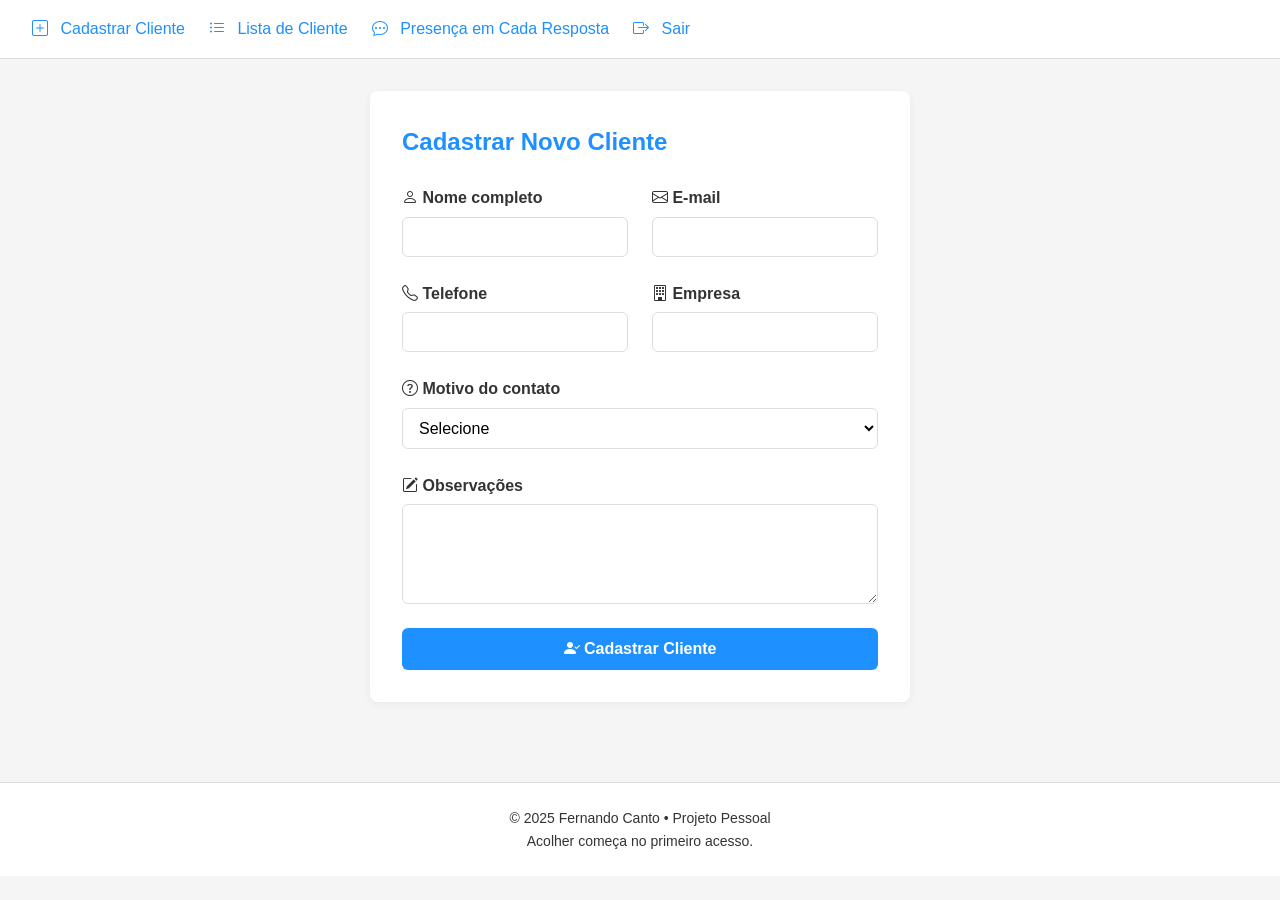
==== cadastrar-cliente.html @ bea145a1 "initial commit" ====
<!DOCTYPE html>
<html lang="pt-br">
<head>
  <meta charset="UTF-8">
  <meta name="viewport" content="width=device-width, initial-scale=1.0">
  <title>Cadastrar Cliente - CRM com Presença</title>
  <link rel="stylesheet" href="CSS/style.css">
  <link rel="stylesheet" href="https://cdn.jsdelivr.net/npm/bootstrap-icons@1.10.5/font/bootstrap-icons.css">
</head>
<body>
  <header>
    <nav>
        <ul class="menu">
            <li><i class="bi bi-plus-square"></i> <a href="cadastrar-cliente.html">Cadastrar Cliente</a></li>
            <li><i class="bi bi-list-ul"></i> <a href="lista_clientes.html">Lista de Cliente</a></li>
            <li><i class="bi bi-chat-dots"></i> <a href="presenca-em-cada-resposta.html">Presença em Cada Resposta</a></li>
            <li><i class="bi bi-box-arrow-right"></i> <a href="login.html">Sair</a></li>
          </ul>
    </nav>
  </header>

  <main>
    <h1>Cadastrar Novo Cliente</h1>

    <form>
      <div class="form-group">
        <label for="nome"><i class="bi bi-person"></i> Nome completo</label>
        <input type="text" id="nome" name="nome">
      </div>

      <div class="form-group">
        <label for="email"><i class="bi bi-envelope"></i> E-mail</label>
        <input type="email" id="email" name="email">
      </div>

      <div class="form-group">
        <label for="telefone"><i class="bi bi-telephone"></i> Telefone</label>
        <input type="tel" id="telefone" name="telefone">
      </div>

      <div class="form-group">
        <label for="empresa"><i class="bi bi-building"></i> Empresa</label>
        <input type="text" id="empresa" name="empresa">
      </div>

      <div class="form-group" style="grid-column: span 2;">
        <label for="motivo"><i class="bi bi-question-circle"></i> Motivo do contato</label>
        <select id="motivo" name="motivo">
          <option value="">Selecione</option>
          <option value="orcamento">Orçamento</option>
          <option value="duvida">Dúvida</option>
          <option value="reclamacao">Reclamação</option>
        </select>
      </div>

      <div class="form-group" style="grid-column: span 2;">
        <label for="obs"><i class="bi bi-pencil-square"></i> Observações</label>
        <textarea id="obs" name="obs"></textarea>
      </div>

      <button type="submit"><i class="bi bi-person-check-fill"></i> Cadastrar Cliente</button>
    </form>
  </main>

  <footer>
    <p>© 2025 Fernando Canto • Projeto Pessoal</p>
    <p>Acolher começa no primeiro acesso.</p>
  </footer>
</body>
</html>
---- CSS/style.css ----
/* Reset simples – tira margem e padding padrão de todos os elementos */
* {
    margin: 0;
    padding: 0;
    box-sizing: border-box; /* Faz com que largura/altura incluam borda e padding */
  }
  
  /* Estilo base do corpo da página */
  body {
    font-family: 'Segoe UI', sans-serif;
    background-color: #F5F5F5;
    color: #333333;
    line-height: 1.6;
    margin: 0;           /* tira espaçamentos externos */
    padding: 0;          /* evita padding lateral geral */
    display: flex;
    flex-direction: column;
    min-height: 100vh;   /* força a altura total da tela */
  }
  
  
  header {
    background-color: #FFFFFF;
    padding: 16px 32px;
    border-bottom: 1px solid #DDDDDD;
  }
  
  /* FOOTER – centralizado e com espaçamento adequado */
footer {
    background-color: #FFFFFF;
    text-align: center;
    padding: 24px 32px;
    margin-top: 48px;
    font-size: 14px;
    border-top: 1px solid #DDDDDD;
    width: 100%;
  }
  
  
  
  
  /* Menu horizontal com espaçamento entre os itens */
  .menu {
    display: flex;
    gap: 24px;
    list-style: none; /* Tira as bolinhas do menu */
    font-size: 16px;
  }
  
  /* Ícones do menu – azul e com espaço à direita */
  .menu i {
    margin-right: 8px;
    color: #1E90FF; /* Azul vibrante */
  }
  
  main {
    max-width: 1200px; /* Aumenta a largura do quadro branco */
    margin: 32px auto;
    background-color: #FFFFFF;
    padding: 32px;
    border-radius: 8px;
    box-shadow: 0 2px 8px rgba(0,0,0,0.04);
  }
  
  
  
  
  /* Títulos principais e subtítulos com azul e margem */
  h1, h2 {
    margin-bottom: 16px;
    color: #1E90FF;
  }
  
  /* Links azuis sem sublinhado */
  a {
    color: #1E90FF;
    text-decoration: none;
  }
  
  /* Estilo de status "Ativo" */
  .status.ativo {
    color: #2E8B57; /* Verde escuro */
    font-weight: bold;
  }
  
  /* Estilo de status "Pendente" */
  .status.pendente {
    color: #FFA500; /* Laranja */
    font-weight: bold;
  }
  
  /* Citação com barra azul na lateral */
  blockquote {
    font-style: italic;
    border-left: 4px solid #1E90FF;
    padding-left: 16px;
    margin: 24px 0;
  }
  
  /* === FORMULÁRIO DE CADASTRO === */
  
  /* Formulário em duas colunas */
  form {
    display: grid;
    grid-template-columns: 1fr 1fr;
    gap: 24px;
  }
  
  /* Cada grupo de campo empilhado (label em cima, input embaixo) */
  .form-group {
    display: flex;
    flex-direction: column;
  }
  
  /* Label do campo */
  .form-group label {
    font-weight: bold;
    margin-bottom: 6px;
    color: #333333;
  }
  
  /* Campos de input, select e textarea padrão */
  .form-group input,
  .form-group select,
  .form-group textarea {
    padding: 10px 12px;
    border: 1px solid #DDDDDD;
    border-radius: 6px;
    font-size: 16px;
    background-color: #FFFFFF;
  }
  
  /* Área de observação ocupa duas colunas */
  textarea {
    resize: vertical;
    min-height: 100px;
    grid-column: span 2;
  }
  
  /* Botão azul com efeito hover */
  button {
    grid-column: span 2;
    padding: 12px;
    background-color: #1E90FF;
    color: white;
    font-size: 16px;
    font-weight: bold;
    border: none;
    border-radius: 6px;
    cursor: pointer;
    transition: background 0.2s ease-in-out;
  }
  
  /* Hover no botão */
  button:hover {
    background-color: #187bcd;
  }
  
  /* === CARDS DA HOME === */

/* Container dos cards com layout fluido e responsivo */
.cards-informativos {
    display: grid;
    grid-template-columns: repeat(2, 1fr); /* Duas colunas */
    gap: 24px;
    margin-top: 32px;
  }
  
  
  /* Cada card com fundo branco, sombra e padding */
  .card {
    background-color: #ffffff;
    border-radius: 6px;
    box-shadow: 0 2px 4px rgba(0, 0, 0, 0.1);
    padding: 16px;
    min-height: 140px; /* Mantém todos os cards com altura mínima igual */
    display: flex;
    flex-direction: column;
    justify-content: space-between; /* Espaça o conteúdo igualmente */
  }
  
  /* Ícone do card */
  .card i {
    display: block;
    margin-bottom: 8px;
    font-size: 20px;
    color: #1E90FF;
  }
  
  /* Título do card */
  .card strong {
    display: block;
    font-weight: bold;
    margin-bottom: 4px;
  }
  
  /* === TABELA DE CLIENTES === */
  
  .tabela-clientes {
    width: 100%;
    border-collapse: collapse;
    margin-top: 24px;
    background-color: #fff;
    border-radius: 6px;
    overflow: hidden;
    box-shadow: 0 2px 4px rgba(0,0,0,0.05);
  }
  
  /* Cabeçalho da tabela com fundo azul */
  .tabela-clientes th {
    background-color: #1E90FF;
    color: white;
    text-align: left;
    padding: 12px;
    font-size: 14px;
  }
  
  /* Células da tabela */
  .tabela-clientes td {
    padding: 12px;
    border-top: 1px solid #eee;
    font-size: 14px;
  }
  
  /* Links da tabela */
  .tabela-clientes a {
    color: #1E90FF;
    text-decoration: none;
    font-weight: bold;
  }
  
  /* Hover nos links da tabela */
  .tabela-clientes a:hover {
    text-decoration: underline;
  }
  

  /* === ESTILO: Detalhe do Cliente === */

main {
    max-width: 800px;
    margin: 32px auto;
    background-color: #FFFFFF;
    padding: 32px;
    border-radius: 8px;
    box-shadow: 0 2px 8px rgba(0,0,0,0.05);
  }
  
  main h1 {
    font-size: 24px;
    color: #1E90FF;
    margin-bottom: 24px;
  }
  
  main h2 {
    font-size: 20px;
    color: #1E90FF;
    margin: 32px 0 12px;
    display: flex;
    align-items: center;
    gap: 8px;
  }
  
  main strong {
    font-weight: bold;
  }
  
  main p {
    margin-bottom: 8px;
  }
  
  main ul {
    padding-left: 20px;
    margin-top: 8px;
  }
  
  .voltar {
    display: inline-block;
    margin-top: 24px;
    color: #1E90FF;
    text-decoration: none;
    font-weight: bold;
  }
  
  .voltar:hover {
    text-decoration: underline;
  }
  
 /* === LOGIN === */

.tela-login {
    display: flex;
    flex-direction: column;
    align-items: center;
    padding: 48px 16px 24px;
    min-height: calc(100vh - 100px); /* espaço pro rodapé */
    background-color: #F5F5F5;
  }
  
  .login-titulo {
    font-size: 24px;
    margin-bottom: 16px;
    color: #1E90FF;
  }
  
  .avatar-placeholder {
    width: 120px;
    height: 120px;
    background-color: #eee;
    border-radius: 50%;
    box-shadow: 0 2px 6px rgba(0,0,0,0.1);
    margin-bottom: 32px;
  }
  
  .login-box {
    background-color: #ffffff;
    padding: 32px;
    border-radius: 8px;
    box-shadow: 0 2px 8px rgba(0,0,0,0.05);
    width: 100%;
    max-width: 400px;
  }
  
  .login-box form {
    display: flex;
    flex-direction: column;
    gap: 16px;
  }
  
  .login-box button {
    width: 100%;
  }
  
  .esqueci-senha {
    text-align: center;
    margin-top: 16px;
  }
  
  .esqueci-senha a {
    color: #1E90FF;
    font-size: 14px;
    text-decoration: none;
  }

 /* DESTAQUE EXCLUSIVO PARA A PÁGINA "Presença em Cada Resposta" */
.destaque {
    background-color: #ffffff;
    padding: 32px;
    border-radius: 10px;
    box-shadow: 0 4px 10px rgba(0, 0, 0, 0.06);
    margin-top: 32px;
  }
  
  /* Deixa o blockquote mais bonito e suave */
  blockquote {
    background-color: #f0f8ff;
    border-left: 4px solid #1E90FF;
    padding: 16px;
    font-style: italic;
    border-radius: 6px;
    margin-top: 24px;
    color: #333;
  }
  
  /* Aumenta um pouco o ícone no título */
  .apresentacao h1 i {
    font-size: 24px;
    margin-right: 8px;
  }
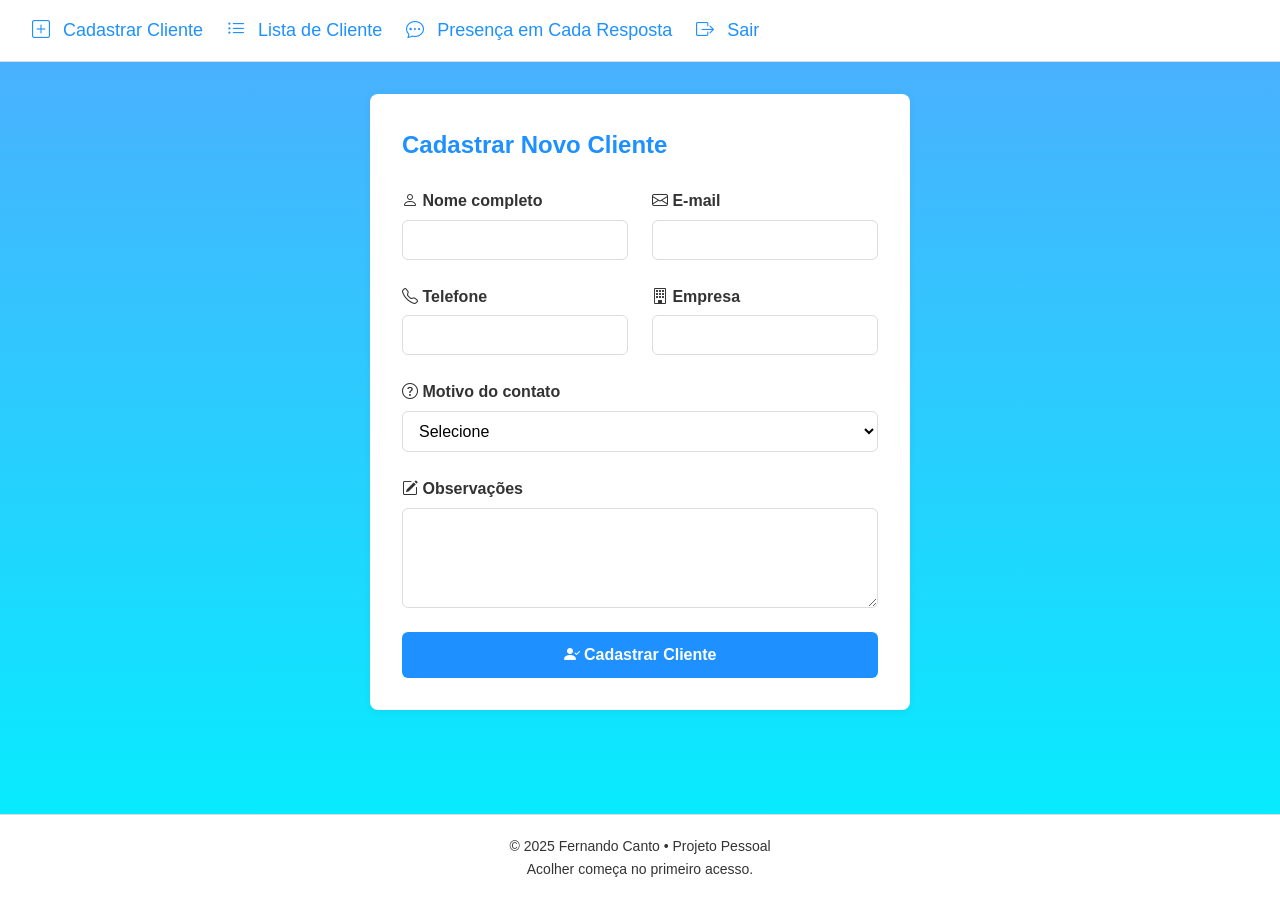
==== commit 2e2b514f: "initial commit atualizações" ====
--- a/cadastrar-cliente.html
+++ b/cadastrar-cliente.html
@@ -67,4 +67,4 @@
     <p>Acolher começa no primeiro acesso.</p>
   </footer>
 </body>
-</html>
+</html>
--- a/CSS/style.css
+++ b/CSS/style.css
@@ -5,10 +5,11 @@
     box-sizing: border-box; /* Faz com que largura/altura incluam borda e padding */
   }
   
+  
   /* Estilo base do corpo da página */
   body {
     font-family: 'Segoe UI', sans-serif;
-    background-color: #F5F5F5;
+    background: linear-gradient(to bottom, #4facfe 0%, #00f2fe 100%);
     color: #333333;
     line-height: 1.6;
     margin: 0;           /* tira espaçamentos externos */
@@ -17,6 +18,7 @@
     flex-direction: column;
     min-height: 100vh;   /* força a altura total da tela */
   }
+
   
   
   header {
@@ -27,15 +29,17 @@
   
   /* FOOTER – centralizado e com espaçamento adequado */
 footer {
-    background-color: #FFFFFF;
-    text-align: center;
-    padding: 24px 32px;
-    margin-top: 48px;
-    font-size: 14px;
-    border-top: 1px solid #DDDDDD;
-    width: 100%;
-  }
-  
+    background-color: #fff;
+  text-align: center;
+  padding: 20px;
+  margin-top: auto;
+  font-size: 14px;
+  color: #333333;
+  border-top: 1px solid #DDDDDD;
+  width: 100%;
+  }
+  
+
   
   
   
@@ -44,7 +48,7 @@
     display: flex;
     gap: 24px;
     list-style: none; /* Tira as bolinhas do menu */
-    font-size: 16px;
+    font-size: 18px;
   }
   
   /* Ícones do menu – azul e com espaço à direita */
@@ -286,85 +290,131 @@
     text-decoration: underline;
   }
   
- /* === LOGIN === */
-
-.tela-login {
-    display: flex;
-    flex-direction: column;
-    align-items: center;
-    padding: 48px 16px 24px;
-    min-height: calc(100vh - 100px); /* espaço pro rodapé */
-    background-color: #F5F5F5;
-  }
-  
-  .login-titulo {
-    font-size: 24px;
-    margin-bottom: 16px;
-    color: #1E90FF;
-  }
-  
-  .avatar-placeholder {
-    width: 120px;
-    height: 120px;
-    background-color: #eee;
-    border-radius: 50%;
-    box-shadow: 0 2px 6px rgba(0,0,0,0.1);
-    margin-bottom: 32px;
-  }
-  
-  .login-box {
-    background-color: #ffffff;
-    padding: 32px;
-    border-radius: 8px;
-    box-shadow: 0 2px 8px rgba(0,0,0,0.05);
-    width: 100%;
-    max-width: 400px;
-  }
-  
-  .login-box form {
-    display: flex;
-    flex-direction: column;
-    gap: 16px;
-  }
-  
-  .login-box button {
-    width: 100%;
-  }
-  
-  .esqueci-senha {
-    text-align: center;
-    margin-top: 16px;
-  }
-  
-  .esqueci-senha a {
-    color: #1E90FF;
-    font-size: 14px;
-    text-decoration: none;
-  }
-
- /* DESTAQUE EXCLUSIVO PARA A PÁGINA "Presença em Cada Resposta" */
-.destaque {
-    background-color: #ffffff;
-    padding: 32px;
-    border-radius: 10px;
-    box-shadow: 0 4px 10px rgba(0, 0, 0, 0.06);
-    margin-top: 32px;
-  }
-  
-  /* Deixa o blockquote mais bonito e suave */
-  blockquote {
-    background-color: #f0f8ff;
-    border-left: 4px solid #1E90FF;
-    padding: 16px;
-    font-style: italic;
-    border-radius: 6px;
-    margin-top: 24px;
-    color: #333;
-  }
-  
-  /* Aumenta um pouco o ícone no título */
-  .apresentacao h1 i {
-    font-size: 24px;
-    margin-right: 8px;
-  }
-  +  /* Login */
+
+
+ body {
+  font-family: 'Segoe UI', sans-serif;
+  background-color: #f5f5f5;
+  margin: 0;
+  
+  
+}
+
+.container {
+  display: flex;
+  justify-content: center;
+  align-items: center;
+  width: 100%;
+}
+
+.login-box {
+  background: #fff;
+  padding: 40px;
+  border-radius: 12px;
+  box-shadow: 0 4px 12px rgba(0, 0, 0, 0.1);
+  width: 380px;
+  text-align: center;
+}
+
+.logo {
+  display: flex;
+  align-items: center;
+  justify-content: center;
+  font-size: 1.6rem;
+  margin-bottom: 30px;
+}
+
+.logo i {
+  font-size: 2.2rem;
+  color: #1E90FF;
+  margin-right: 10px;
+}
+
+.titulo-logo {
+  font-weight: bold;
+}
+
+.login-form {
+  display: flex;
+  flex-direction: column;
+  gap: 16px;
+  text-align: left;
+}
+
+.login-form label {
+  font-weight: bold;
+  font-size: 14px;
+  color: #333;
+  margin-bottom: 4px;
+}
+
+.input-wrapper {
+  position: relative;
+}
+
+.input-wrapper i {
+  position: absolute;
+  top: 50%;
+  left: 12px;
+  transform: translateY(-50%);
+  color: #888;
+  font-size: 16px;
+}
+
+.input-wrapper input {
+  padding-left: 38px;
+  width: 100%;
+  padding: 12px;
+  font-size: 15px;
+  border-radius: 6px;
+  border: 1px solid #ccc;
+}
+
+button {
+  background-color: #1E90FF;
+  color: white;
+  padding: 14px;
+  font-size: 16px;
+  border: none;
+  border-radius: 6px;
+  cursor: pointer;
+  transition: background-color 0.3s;
+}
+
+button:hover {
+  background-color: #187bcd;
+}
+
+.forgot-password {
+  text-align: center;
+  color: #1E90FF;
+  font-size: 14px;
+  text-decoration: none;
+  margin-top: 10px;
+}
+
+/* ——— Só para a página de login ——— */
+body.login-page {
+  /* gradiente vertical */
+  background: linear-gradient(to bottom, #4facfe 0%, #00f2fe 100%);
+  display: flex;
+  justify-content: center;
+  align-items: center;
+  min-height: 100vh;
+  margin: 0;
+}
+
+/* mantém o container e o bloco internos iguais aos que você já tinha */
+body.login-page .container {
+  width: 100%;
+}
+
+body.login-page .login-box {
+  background: #fff;
+  padding: 40px;
+  border-radius: 12px;
+  box-shadow: 0 4px 12px rgba(0,0,0,0.1);
+  width: 380px;
+  text-align: center;
+}
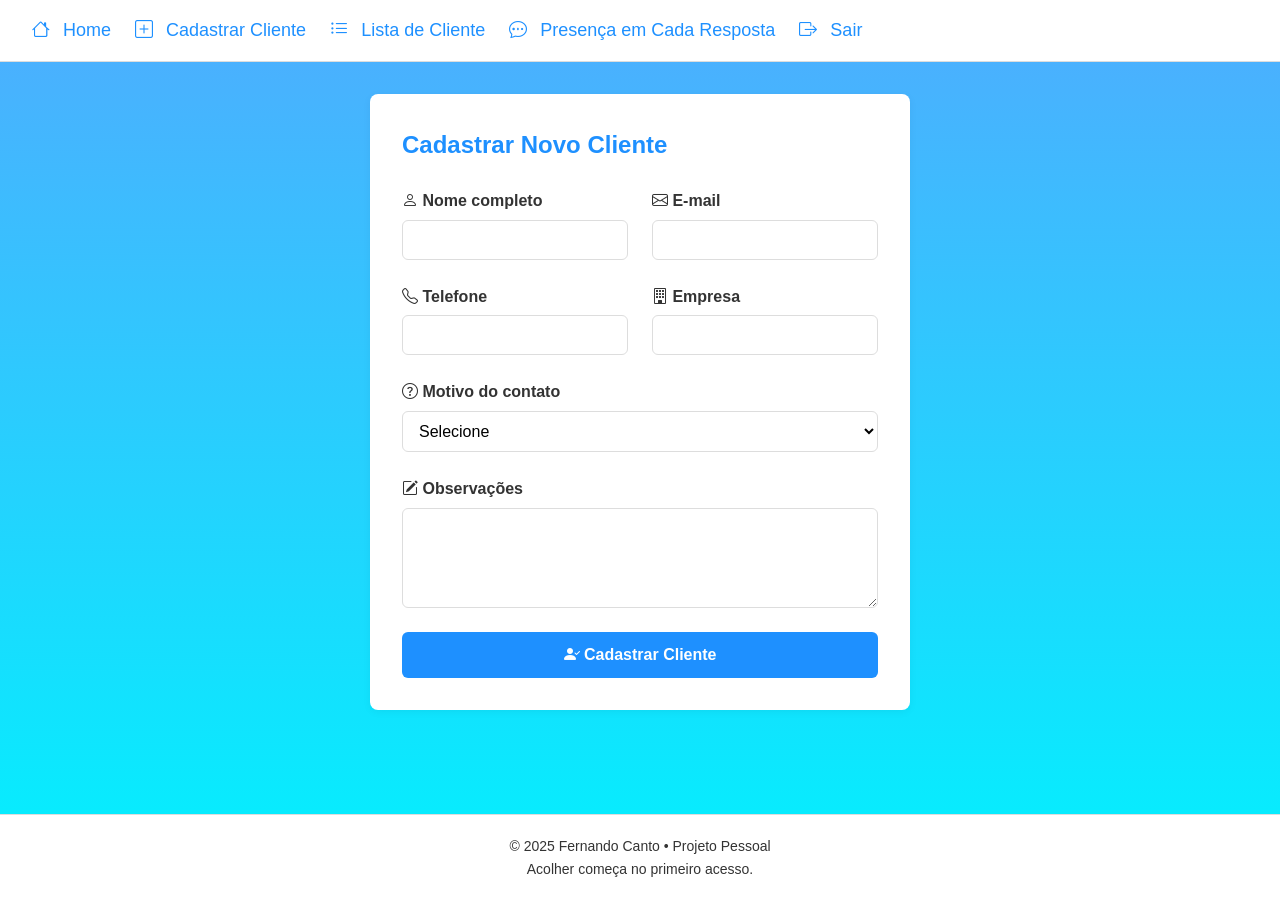
==== commit dd181337: "git add code" ====
--- a/cadastrar-cliente.html
+++ b/cadastrar-cliente.html
@@ -11,6 +11,7 @@
   <header>
     <nav>
         <ul class="menu">
+            <li><i class="bi bi-house"></i> <a href="index.html">Home</a></li>
             <li><i class="bi bi-plus-square"></i> <a href="cadastrar-cliente.html">Cadastrar Cliente</a></li>
             <li><i class="bi bi-list-ul"></i> <a href="lista_clientes.html">Lista de Cliente</a></li>
             <li><i class="bi bi-chat-dots"></i> <a href="presenca-em-cada-resposta.html">Presença em Cada Resposta</a></li>
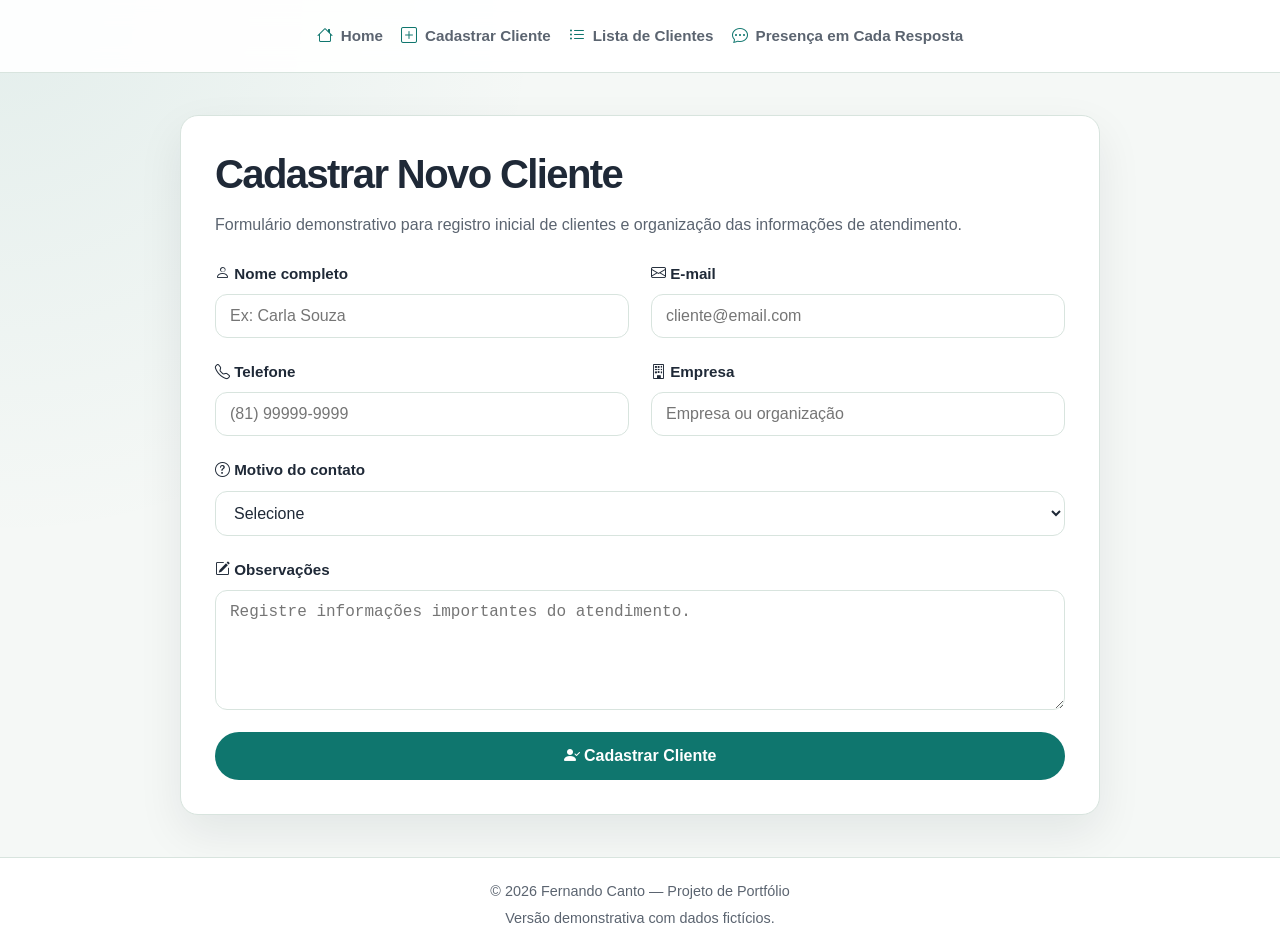
==== commit 4cc3d602: "Remove sair e melhora formulário do CRM" ====
--- a/cadastrar-cliente.html
+++ b/cadastrar-cliente.html
@@ -10,38 +10,38 @@
 <body>
   <header>
     <nav>
-        <ul class="menu">
-            <li><i class="bi bi-house"></i> <a href="index.html">Home</a></li>
-            <li><i class="bi bi-plus-square"></i> <a href="cadastrar-cliente.html">Cadastrar Cliente</a></li>
-            <li><i class="bi bi-list-ul"></i> <a href="lista_clientes.html">Lista de Cliente</a></li>
-            <li><i class="bi bi-chat-dots"></i> <a href="presenca-em-cada-resposta.html">Presença em Cada Resposta</a></li>
-            <li><i class="bi bi-box-arrow-right"></i> <a href="login.html">Sair</a></li>
-          </ul>
+      <ul class="menu">
+        <li><i class="bi bi-house"></i> <a href="index.html">Home</a></li>
+        <li><i class="bi bi-plus-square"></i> <a href="cadastrar-cliente.html">Cadastrar Cliente</a></li>
+        <li><i class="bi bi-list-ul"></i> <a href="lista_clientes.html">Lista de Clientes</a></li>
+        <li><i class="bi bi-chat-dots"></i> <a href="presenca-em-cada-resposta.html">Presença em Cada Resposta</a></li>
+      </ul>
     </nav>
   </header>
 
   <main>
     <h1>Cadastrar Novo Cliente</h1>
+    <p>Formulário demonstrativo para registro inicial de clientes e organização das informações de atendimento.</p>
 
     <form>
       <div class="form-group">
         <label for="nome"><i class="bi bi-person"></i> Nome completo</label>
-        <input type="text" id="nome" name="nome">
+        <input type="text" id="nome" name="nome" placeholder="Ex: Carla Souza">
       </div>
 
       <div class="form-group">
         <label for="email"><i class="bi bi-envelope"></i> E-mail</label>
-        <input type="email" id="email" name="email">
+        <input type="email" id="email" name="email" placeholder="cliente@email.com">
       </div>
 
       <div class="form-group">
         <label for="telefone"><i class="bi bi-telephone"></i> Telefone</label>
-        <input type="tel" id="telefone" name="telefone">
+        <input type="tel" id="telefone" name="telefone" placeholder="(81) 99999-9999">
       </div>
 
       <div class="form-group">
         <label for="empresa"><i class="bi bi-building"></i> Empresa</label>
-        <input type="text" id="empresa" name="empresa">
+        <input type="text" id="empresa" name="empresa" placeholder="Empresa ou organização">
       </div>
 
       <div class="form-group" style="grid-column: span 2;">
@@ -51,12 +51,13 @@
           <option value="orcamento">Orçamento</option>
           <option value="duvida">Dúvida</option>
           <option value="reclamacao">Reclamação</option>
+          <option value="acompanhamento">Acompanhamento</option>
         </select>
       </div>
 
       <div class="form-group" style="grid-column: span 2;">
         <label for="obs"><i class="bi bi-pencil-square"></i> Observações</label>
-        <textarea id="obs" name="obs"></textarea>
+        <textarea id="obs" name="obs" placeholder="Registre informações importantes do atendimento."></textarea>
       </div>
 
       <button type="submit"><i class="bi bi-person-check-fill"></i> Cadastrar Cliente</button>
@@ -64,8 +65,8 @@
   </main>
 
   <footer>
-    <p>© 2025 Fernando Canto • Projeto Pessoal</p>
-    <p>Acolher começa no primeiro acesso.</p>
+    <p>© 2026 Fernando Canto — Projeto de Portfólio</p>
+    <p>Versão demonstrativa com dados fictícios.</p>
   </footer>
 </body>
 </html>
--- a/CSS/style.css
+++ b/CSS/style.css
@@ -1,352 +1,391 @@
-/* Reset simples – tira margem e padding padrão de todos os elementos */
+:root {
+  --bg: #f5f8f6;
+  --surface: #ffffff;
+  --surface-alt: #eef7f3;
+  --text: #1f2937;
+  --muted: #5b6470;
+  --primary: #0f766e;
+  --primary-dark: #115e59;
+  --success: #15803d;
+  --warning: #b45309;
+  --border: #d8e4de;
+  --shadow: 0 18px 45px rgba(15, 23, 42, 0.08);
+  --radius: 18px;
+}
+
 * {
-    margin: 0;
-    padding: 0;
-    box-sizing: border-box; /* Faz com que largura/altura incluam borda e padding */
-  }
-  
-  
-  /* Estilo base do corpo da página */
-  body {
-    font-family: 'Segoe UI', sans-serif;
-    background: linear-gradient(to bottom, #4facfe 0%, #00f2fe 100%);
-    color: #333333;
-    line-height: 1.6;
-    margin: 0;           /* tira espaçamentos externos */
-    padding: 0;          /* evita padding lateral geral */
-    display: flex;
-    flex-direction: column;
-    min-height: 100vh;   /* força a altura total da tela */
-  }
-
-  
-  
-  header {
-    background-color: #FFFFFF;
-    padding: 16px 32px;
-    border-bottom: 1px solid #DDDDDD;
-  }
-  
-  /* FOOTER – centralizado e com espaçamento adequado */
+  margin: 0;
+  padding: 0;
+  box-sizing: border-box;
+}
+
+html {
+  scroll-behavior: smooth;
+}
+
+body {
+  min-height: 100vh;
+  font-family: "Segoe UI", Arial, sans-serif;
+  background:
+    radial-gradient(circle at top left, rgba(15, 118, 110, 0.08), transparent 34%),
+    var(--bg);
+  color: var(--text);
+  line-height: 1.6;
+  display: flex;
+  flex-direction: column;
+}
+
+a {
+  color: var(--primary);
+  text-decoration: none;
+  font-weight: 600;
+}
+
+a:hover {
+  color: var(--primary-dark);
+}
+
+header {
+  background: rgba(255, 255, 255, 0.92);
+  border-bottom: 1px solid var(--border);
+  backdrop-filter: blur(12px);
+  position: sticky;
+  top: 0;
+  z-index: 20;
+}
+
+nav {
+  width: min(100% - 32px, 1120px);
+  margin: 0 auto;
+}
+
+.menu {
+  min-height: 72px;
+  display: flex;
+  align-items: center;
+  justify-content: center;
+  gap: 18px;
+  list-style: none;
+  flex-wrap: wrap;
+}
+
+.menu li {
+  display: inline-flex;
+  align-items: center;
+  gap: 8px;
+  color: var(--muted);
+  font-size: 0.95rem;
+}
+
+.menu i {
+  color: var(--primary);
+  font-size: 1rem;
+}
+
+.menu a {
+  color: var(--muted);
+  font-weight: 700;
+}
+
+.menu a:hover {
+  color: var(--primary);
+}
+
+#user-info,
+#logoutBtn {
+  display: none !important;
+}
+
+main {
+  width: min(100% - 32px, 920px);
+  margin: 42px auto;
+  background: var(--surface);
+  padding: 34px;
+  border: 1px solid var(--border);
+  border-radius: var(--radius);
+  box-shadow: var(--shadow);
+}
+
+h1,
+h2 {
+  color: var(--text);
+  line-height: 1.2;
+}
+
+h1 {
+  font-size: clamp(1.8rem, 4vw, 2.5rem);
+  letter-spacing: -0.04em;
+  margin-bottom: 14px;
+}
+
+h2 {
+  font-size: 1.25rem;
+  margin: 28px 0 12px;
+}
+
+main > p,
+.boas-vindas p,
+.apresentacao p {
+  color: var(--muted);
+  margin-bottom: 10px;
+}
+
+.boas-vindas {
+  margin-bottom: 26px;
+}
+
+.boas-vindas::after {
+  content: "Versão demonstrativa com dados fictícios para fins de portfólio.";
+  display: inline-flex;
+  margin-top: 16px;
+  padding: 8px 12px;
+  border-radius: 999px;
+  background: #ecfdf5;
+  color: #166534;
+  font-size: 0.86rem;
+  font-weight: 800;
+}
+
+.cards-informativos {
+  display: grid;
+  grid-template-columns: repeat(2, 1fr);
+  gap: 18px;
+  margin-top: 28px;
+}
+
+.card {
+  background: var(--surface);
+  border: 1px solid var(--border);
+  border-radius: 16px;
+  padding: 22px;
+  min-height: 160px;
+  display: flex;
+  flex-direction: column;
+  justify-content: space-between;
+  box-shadow: 0 10px 28px rgba(15, 23, 42, 0.05);
+}
+
+.card i {
+  font-size: 1.4rem;
+  color: var(--primary);
+  margin-bottom: 18px;
+}
+
+.card h2 {
+  color: var(--primary);
+  font-size: 1.15rem;
+  margin: 0 0 12px;
+  letter-spacing: -0.02em;
+}
+
+.card p {
+  color: var(--text);
+  font-weight: 600;
+}
+
+form {
+  display: grid;
+  grid-template-columns: 1fr 1fr;
+  gap: 22px;
+  margin-top: 24px;
+}
+
+.form-group {
+  display: flex;
+  flex-direction: column;
+}
+
+.form-group label,
+.login-form label {
+  font-weight: 800;
+  margin-bottom: 8px;
+  color: var(--text);
+  font-size: 0.95rem;
+}
+
+.form-group input,
+.form-group select,
+.form-group textarea,
+.input-wrapper input {
+  width: 100%;
+  padding: 12px 14px;
+  border: 1px solid var(--border);
+  border-radius: 12px;
+  font-size: 1rem;
+  background: #ffffff;
+  color: var(--text);
+  outline: none;
+  transition: border-color 0.2s ease, box-shadow 0.2s ease;
+}
+
+.form-group input:focus,
+.form-group select:focus,
+.form-group textarea:focus,
+.input-wrapper input:focus {
+  border-color: var(--primary);
+  box-shadow: 0 0 0 4px rgba(15, 118, 110, 0.12);
+}
+
+textarea {
+  resize: vertical;
+  min-height: 120px;
+}
+
+button {
+  grid-column: span 2;
+  min-height: 48px;
+  padding: 12px 18px;
+  background: var(--primary);
+  color: #ffffff;
+  font-size: 1rem;
+  font-weight: 800;
+  border: none;
+  border-radius: 999px;
+  cursor: pointer;
+  transition: background 0.2s ease, transform 0.2s ease;
+}
+
+button:hover {
+  background: var(--primary-dark);
+  transform: translateY(-1px);
+}
+
+.tabela-clientes {
+  width: 100%;
+  border-collapse: collapse;
+  margin-top: 24px;
+  background: #ffffff;
+  border: 1px solid var(--border);
+  border-radius: 16px;
+  overflow: hidden;
+  box-shadow: 0 10px 28px rgba(15, 23, 42, 0.05);
+}
+
+.tabela-clientes th {
+  background: #ecfdf5;
+  color: var(--primary-dark);
+  text-align: left;
+  padding: 14px;
+  font-size: 0.9rem;
+}
+
+.tabela-clientes td {
+  padding: 14px;
+  border-top: 1px solid var(--border);
+  font-size: 0.92rem;
+  color: var(--muted);
+}
+
+.status.ativo,
+.status.pendente {
+  display: inline-flex;
+  padding: 5px 10px;
+  border-radius: 999px;
+  font-weight: 800;
+  font-size: 0.8rem;
+}
+
+.status.ativo {
+  color: #166534;
+  background: #dcfce7;
+}
+
+.status.pendente {
+  color: #92400e;
+  background: #fef3c7;
+}
+
+blockquote {
+  font-style: italic;
+  border-left: 4px solid var(--primary);
+  padding: 18px 0 18px 18px;
+  margin: 28px 0 0;
+  color: var(--text);
+  background: #f5f8f6;
+  border-radius: 0 12px 12px 0;
+}
+
+.voltar {
+  display: inline-block;
+  margin-top: 24px;
+}
+
 footer {
-    background-color: #fff;
+  margin-top: auto;
+  padding: 22px 16px;
   text-align: center;
-  padding: 20px;
-  margin-top: auto;
-  font-size: 14px;
-  color: #333333;
-  border-top: 1px solid #DDDDDD;
-  width: 100%;
-  }
-  
-
-  
-  
-  
-  /* Menu horizontal com espaçamento entre os itens */
-  .menu {
-    display: flex;
-    gap: 24px;
-    list-style: none; /* Tira as bolinhas do menu */
-    font-size: 18px;
-  }
-  
-  /* Ícones do menu – azul e com espaço à direita */
-  .menu i {
-    margin-right: 8px;
-    color: #1E90FF; /* Azul vibrante */
-  }
-  
-  main {
-    max-width: 1200px; /* Aumenta a largura do quadro branco */
-    margin: 32px auto;
-    background-color: #FFFFFF;
-    padding: 32px;
-    border-radius: 8px;
-    box-shadow: 0 2px 8px rgba(0,0,0,0.04);
-  }
-  
-  
-  
-  
-  /* Títulos principais e subtítulos com azul e margem */
-  h1, h2 {
-    margin-bottom: 16px;
-    color: #1E90FF;
-  }
-  
-  /* Links azuis sem sublinhado */
-  a {
-    color: #1E90FF;
-    text-decoration: none;
-  }
-  
-  /* Estilo de status "Ativo" */
-  .status.ativo {
-    color: #2E8B57; /* Verde escuro */
-    font-weight: bold;
-  }
-  
-  /* Estilo de status "Pendente" */
-  .status.pendente {
-    color: #FFA500; /* Laranja */
-    font-weight: bold;
-  }
-  
-  /* Citação com barra azul na lateral */
-  blockquote {
-    font-style: italic;
-    border-left: 4px solid #1E90FF;
-    padding-left: 16px;
-    margin: 24px 0;
-  }
-  
-  /* === FORMULÁRIO DE CADASTRO === */
-  
-  /* Formulário em duas colunas */
-  form {
-    display: grid;
-    grid-template-columns: 1fr 1fr;
-    gap: 24px;
-  }
-  
-  /* Cada grupo de campo empilhado (label em cima, input embaixo) */
-  .form-group {
-    display: flex;
-    flex-direction: column;
-  }
-  
-  /* Label do campo */
-  .form-group label {
-    font-weight: bold;
-    margin-bottom: 6px;
-    color: #333333;
-  }
-  
-  /* Campos de input, select e textarea padrão */
-  .form-group input,
-  .form-group select,
-  .form-group textarea {
-    padding: 10px 12px;
-    border: 1px solid #DDDDDD;
-    border-radius: 6px;
-    font-size: 16px;
-    background-color: #FFFFFF;
-  }
-  
-  /* Área de observação ocupa duas colunas */
-  textarea {
-    resize: vertical;
-    min-height: 100px;
-    grid-column: span 2;
-  }
-  
-  /* Botão azul com efeito hover */
-  button {
-    grid-column: span 2;
-    padding: 12px;
-    background-color: #1E90FF;
-    color: white;
-    font-size: 16px;
-    font-weight: bold;
-    border: none;
-    border-radius: 6px;
-    cursor: pointer;
-    transition: background 0.2s ease-in-out;
-  }
-  
-  /* Hover no botão */
-  button:hover {
-    background-color: #187bcd;
-  }
-  
-  /* === CARDS DA HOME === */
-
-/* Container dos cards com layout fluido e responsivo */
-.cards-informativos {
-    display: grid;
-    grid-template-columns: repeat(2, 1fr); /* Duas colunas */
-    gap: 24px;
-    margin-top: 32px;
-  }
-  
-  
-  /* Cada card com fundo branco, sombra e padding */
-  .card {
-    background-color: #ffffff;
-    border-radius: 6px;
-    box-shadow: 0 2px 4px rgba(0, 0, 0, 0.1);
-    padding: 16px;
-    min-height: 140px; /* Mantém todos os cards com altura mínima igual */
-    display: flex;
-    flex-direction: column;
-    justify-content: space-between; /* Espaça o conteúdo igualmente */
-  }
-  
-  /* Ícone do card */
-  .card i {
-    display: block;
-    margin-bottom: 8px;
-    font-size: 20px;
-    color: #1E90FF;
-  }
-  
-  /* Título do card */
-  .card strong {
-    display: block;
-    font-weight: bold;
-    margin-bottom: 4px;
-  }
-  
-  /* === TABELA DE CLIENTES === */
-  
-  .tabela-clientes {
-    width: 100%;
-    border-collapse: collapse;
-    margin-top: 24px;
-    background-color: #fff;
-    border-radius: 6px;
-    overflow: hidden;
-    box-shadow: 0 2px 4px rgba(0,0,0,0.05);
-  }
-  
-  /* Cabeçalho da tabela com fundo azul */
-  .tabela-clientes th {
-    background-color: #1E90FF;
-    color: white;
-    text-align: left;
-    padding: 12px;
-    font-size: 14px;
-  }
-  
-  /* Células da tabela */
-  .tabela-clientes td {
-    padding: 12px;
-    border-top: 1px solid #eee;
-    font-size: 14px;
-  }
-  
-  /* Links da tabela */
-  .tabela-clientes a {
-    color: #1E90FF;
-    text-decoration: none;
-    font-weight: bold;
-  }
-  
-  /* Hover nos links da tabela */
-  .tabela-clientes a:hover {
-    text-decoration: underline;
-  }
-  
-
-  /* === ESTILO: Detalhe do Cliente === */
-
-main {
-    max-width: 800px;
-    margin: 32px auto;
-    background-color: #FFFFFF;
-    padding: 32px;
-    border-radius: 8px;
-    box-shadow: 0 2px 8px rgba(0,0,0,0.05);
-  }
-  
-  main h1 {
-    font-size: 24px;
-    color: #1E90FF;
-    margin-bottom: 24px;
-  }
-  
-  main h2 {
-    font-size: 20px;
-    color: #1E90FF;
-    margin: 32px 0 12px;
-    display: flex;
-    align-items: center;
-    gap: 8px;
-  }
-  
-  main strong {
-    font-weight: bold;
-  }
-  
-  main p {
-    margin-bottom: 8px;
-  }
-  
-  main ul {
-    padding-left: 20px;
-    margin-top: 8px;
-  }
-  
-  .voltar {
-    display: inline-block;
-    margin-top: 24px;
-    color: #1E90FF;
-    text-decoration: none;
-    font-weight: bold;
-  }
-  
-  .voltar:hover {
-    text-decoration: underline;
-  }
-  
-  /* Login */
-
-
- body {
-  font-family: 'Segoe UI', sans-serif;
-  background-color: #f5f5f5;
-  margin: 0;
-  
-  
-}
-
-.container {
+  font-size: 0.9rem;
+  color: var(--muted);
+  background: #ffffff;
+  border-top: 1px solid var(--border);
+}
+
+footer p + p {
+  margin-top: 4px;
+}
+
+body.login-page {
+  min-height: 100vh;
+  background:
+    radial-gradient(circle at top left, rgba(16, 185, 129, 0.18), transparent 34%),
+    linear-gradient(135deg, #0b3b36 0%, #115e59 55%, #14b8a6 100%);
   display: flex;
   justify-content: center;
   align-items: center;
+  padding: 24px;
+}
+
+body.login-page main.container {
   width: 100%;
+  max-width: 420px;
+  margin: 0 auto;
+  padding: 0;
+  background: transparent;
+  border: none;
+  box-shadow: none;
 }
 
 .login-box {
-  background: #fff;
-  padding: 40px;
-  border-radius: 12px;
-  box-shadow: 0 4px 12px rgba(0, 0, 0, 0.1);
-  width: 380px;
+  width: 100%;
+  background: rgba(255, 255, 255, 0.96);
+  padding: 38px;
+  border-radius: 24px;
+  box-shadow: 0 24px 70px rgba(15, 23, 42, 0.28);
   text-align: center;
+  border: 1px solid rgba(255, 255, 255, 0.55);
 }
 
 .logo {
   display: flex;
   align-items: center;
   justify-content: center;
-  font-size: 1.6rem;
-  margin-bottom: 30px;
+  gap: 10px;
+  font-size: 1.45rem;
+  margin-bottom: 10px;
+  color: var(--text);
 }
 
 .logo i {
-  font-size: 2.2rem;
-  color: #1E90FF;
-  margin-right: 10px;
+  font-size: 2.1rem;
+  color: var(--primary);
 }
 
 .titulo-logo {
-  font-weight: bold;
+  font-weight: 800;
+}
+
+.login-subtitle {
+  color: var(--muted);
+  font-size: 0.95rem;
+  margin-bottom: 24px;
 }
 
 .login-form {
   display: flex;
   flex-direction: column;
-  gap: 16px;
+  gap: 14px;
   text-align: left;
-}
-
-.login-form label {
-  font-weight: bold;
-  font-size: 14px;
-  color: #333;
-  margin-bottom: 4px;
+  margin-top: 18px;
 }
 
 .input-wrapper {
@@ -356,65 +395,90 @@
 .input-wrapper i {
   position: absolute;
   top: 50%;
-  left: 12px;
+  left: 14px;
   transform: translateY(-50%);
-  color: #888;
-  font-size: 16px;
+  color: var(--muted);
+  font-size: 1rem;
 }
 
 .input-wrapper input {
-  padding-left: 38px;
-  width: 100%;
-  padding: 12px;
-  font-size: 15px;
-  border-radius: 6px;
-  border: 1px solid #ccc;
-}
-
-button {
-  background-color: #1E90FF;
-  color: white;
-  padding: 14px;
-  font-size: 16px;
-  border: none;
-  border-radius: 6px;
-  cursor: pointer;
-  transition: background-color 0.3s;
-}
-
-button:hover {
-  background-color: #187bcd;
+  padding-left: 42px;
+}
+
+.login-form button {
+  grid-column: auto;
+  margin-top: 4px;
 }
 
 .forgot-password {
   text-align: center;
-  color: #1E90FF;
-  font-size: 14px;
-  text-decoration: none;
-  margin-top: 10px;
-}
-
-/* ——— Só para a página de login ——— */
-body.login-page {
-  /* gradiente vertical */
-  background: linear-gradient(to bottom, #4facfe 0%, #00f2fe 100%);
-  display: flex;
-  justify-content: center;
-  align-items: center;
-  min-height: 100vh;
-  margin: 0;
-}
-
-/* mantém o container e o bloco internos iguais aos que você já tinha */
-body.login-page .container {
-  width: 100%;
-}
-
-body.login-page .login-box {
-  background: #fff;
-  padding: 40px;
-  border-radius: 12px;
-  box-shadow: 0 4px 12px rgba(0,0,0,0.1);
-  width: 380px;
-  text-align: center;
-}
+  color: var(--primary);
+  font-size: 0.9rem;
+  margin-top: 4px;
+}
+
+.demo-note {
+  margin-top: 18px;
+  padding: 12px;
+  border-radius: 14px;
+  background: #ecfdf5;
+  color: var(--primary-dark);
+  font-size: 0.86rem;
+  font-weight: 700;
+}
+
+body.login-page footer {
+  margin-top: 24px;
+  padding: 0;
+  background: transparent;
+  border: none;
+}
+
+body.login-page footer p {
+  color: var(--muted);
+  font-size: 0.84rem;
+}
+
+@media (max-width: 760px) {
+  nav {
+    width: min(100% - 24px, 1120px);
+  }
+
+  .menu {
+    justify-content: flex-start;
+    align-items: flex-start;
+    gap: 12px;
+    padding: 14px 0;
+  }
+
+  .menu li {
+    font-size: 0.9rem;
+  }
+
+  main {
+    width: min(100% - 24px, 920px);
+    margin: 24px auto;
+    padding: 24px;
+  }
+
+  .cards-informativos,
+  form {
+    grid-template-columns: 1fr;
+  }
+
+  .form-group[style],
+  textarea,
+  button {
+    grid-column: auto !important;
+  }
+
+  .tabela-clientes {
+    display: block;
+    overflow-x: auto;
+    white-space: nowrap;
+  }
+
+  .login-box {
+    padding: 28px;
+  }
+}
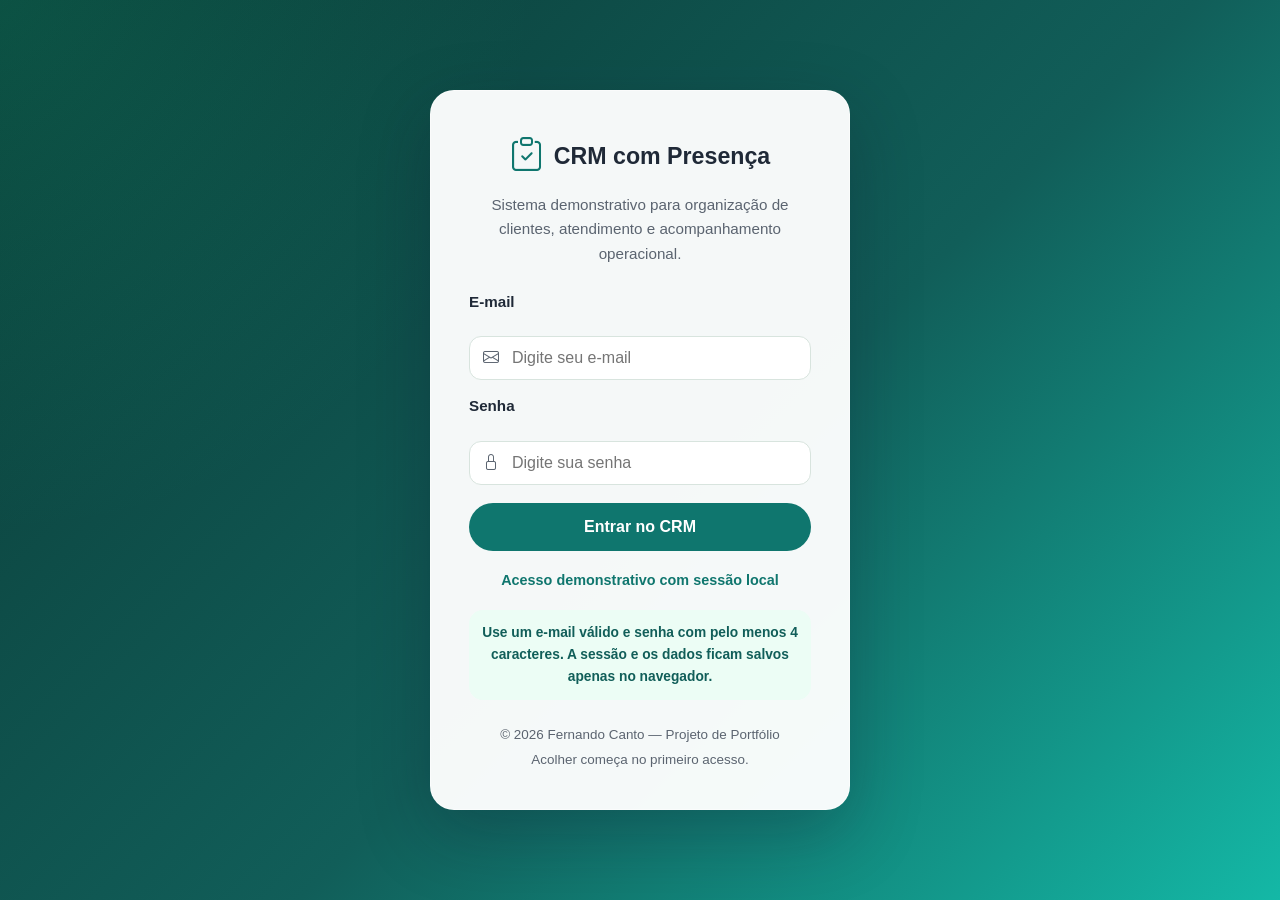
==== commit cbb81fc2: "Conecta formulário ao CRUD" ====
--- a/cadastrar-cliente.html
+++ b/cadastrar-cliente.html
@@ -11,32 +11,34 @@
   <header>
     <nav>
       <ul class="menu">
+        <li id="user-info"></li>
         <li><i class="bi bi-house"></i> <a href="index.html">Home</a></li>
         <li><i class="bi bi-plus-square"></i> <a href="cadastrar-cliente.html">Cadastrar Cliente</a></li>
         <li><i class="bi bi-list-ul"></i> <a href="lista_clientes.html">Lista de Clientes</a></li>
         <li><i class="bi bi-chat-dots"></i> <a href="presenca-em-cada-resposta.html">Presença em Cada Resposta</a></li>
+        <li><i class="bi bi-box-arrow-right"></i> <a href="login_home.html" id="logoutBtn">Sair</a></li>
       </ul>
     </nav>
   </header>
 
   <main>
-    <h1>Cadastrar Novo Cliente</h1>
-    <p>Formulário demonstrativo para registro inicial de clientes e organização das informações de atendimento.</p>
+    <h1 data-form-title>Cadastrar Novo Cliente</h1>
+    <p>Formulário para registrar, editar e organizar informações de atendimento.</p>
 
-    <form>
+    <form data-client-form>
       <div class="form-group">
         <label for="nome"><i class="bi bi-person"></i> Nome completo</label>
-        <input type="text" id="nome" name="nome" placeholder="Ex: Carla Souza">
+        <input type="text" id="nome" name="nome" placeholder="Ex: Carla Souza" required>
       </div>
 
       <div class="form-group">
         <label for="email"><i class="bi bi-envelope"></i> E-mail</label>
-        <input type="email" id="email" name="email" placeholder="cliente@email.com">
+        <input type="email" id="email" name="email" placeholder="cliente@email.com" required>
       </div>
 
       <div class="form-group">
         <label for="telefone"><i class="bi bi-telephone"></i> Telefone</label>
-        <input type="tel" id="telefone" name="telefone" placeholder="(81) 99999-9999">
+        <input type="tel" id="telefone" name="telefone" placeholder="(81) 99999-9999" required>
       </div>
 
       <div class="form-group">
@@ -44,9 +46,9 @@
         <input type="text" id="empresa" name="empresa" placeholder="Empresa ou organização">
       </div>
 
-      <div class="form-group" style="grid-column: span 2;">
+      <div class="form-group">
         <label for="motivo"><i class="bi bi-question-circle"></i> Motivo do contato</label>
-        <select id="motivo" name="motivo">
+        <select id="motivo" name="motivo" required>
           <option value="">Selecione</option>
           <option value="orcamento">Orçamento</option>
           <option value="duvida">Dúvida</option>
@@ -55,18 +57,28 @@
         </select>
       </div>
 
+      <div class="form-group">
+        <label for="status"><i class="bi bi-activity"></i> Status</label>
+        <select id="status" name="status">
+          <option value="Ativo">Ativo</option>
+          <option value="Aguardando retorno">Aguardando retorno</option>
+        </select>
+      </div>
+
       <div class="form-group" style="grid-column: span 2;">
         <label for="obs"><i class="bi bi-pencil-square"></i> Observações</label>
         <textarea id="obs" name="obs" placeholder="Registre informações importantes do atendimento."></textarea>
       </div>
 
-      <button type="submit"><i class="bi bi-person-check-fill"></i> Cadastrar Cliente</button>
+      <button type="submit"><i class="bi bi-person-check-fill"></i> Salvar Cliente</button>
     </form>
   </main>
 
   <footer>
     <p>© 2026 Fernando Canto — Projeto de Portfólio</p>
-    <p>Versão demonstrativa com dados fictícios.</p>
+    <p>CRUD demonstrativo com dados salvos no navegador.</p>
   </footer>
+  <script src="js/crm.js"></script>
+  <script>window.crm.setupClientForm();</script>
 </body>
 </html>
